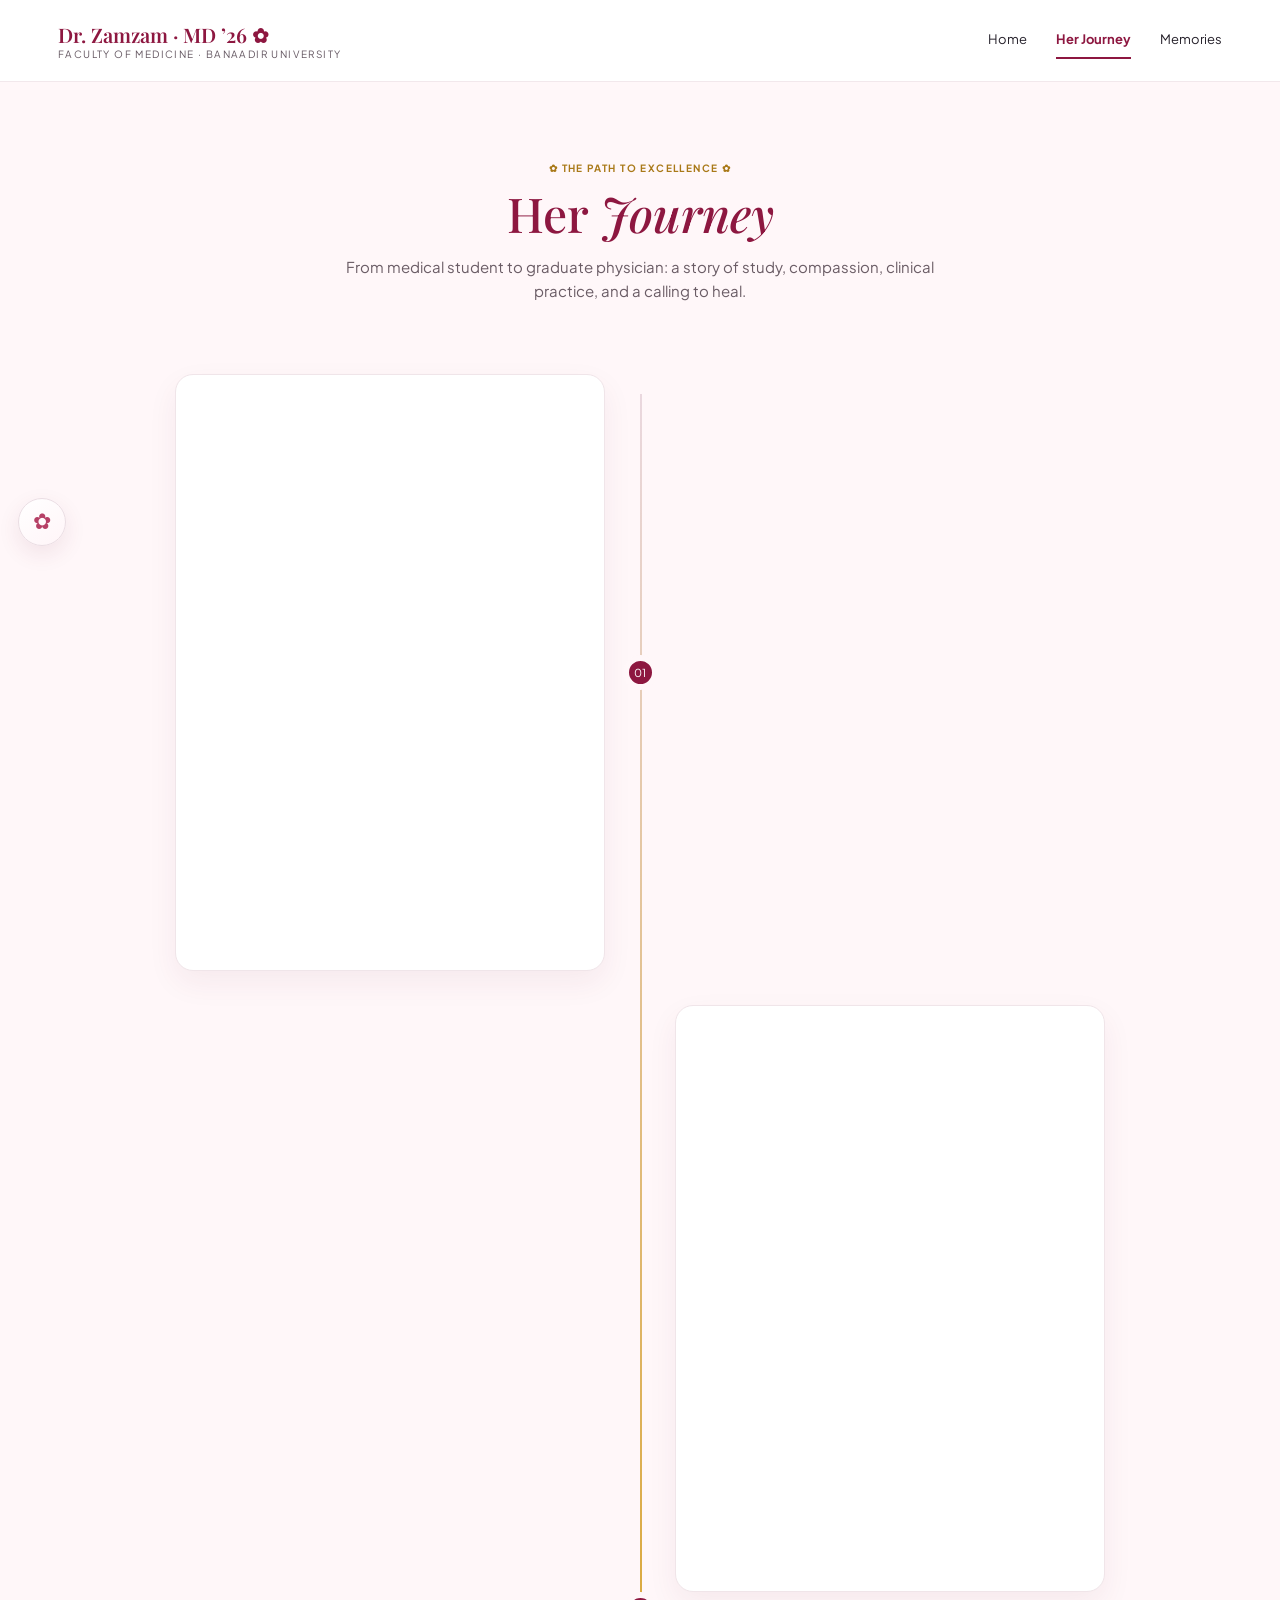
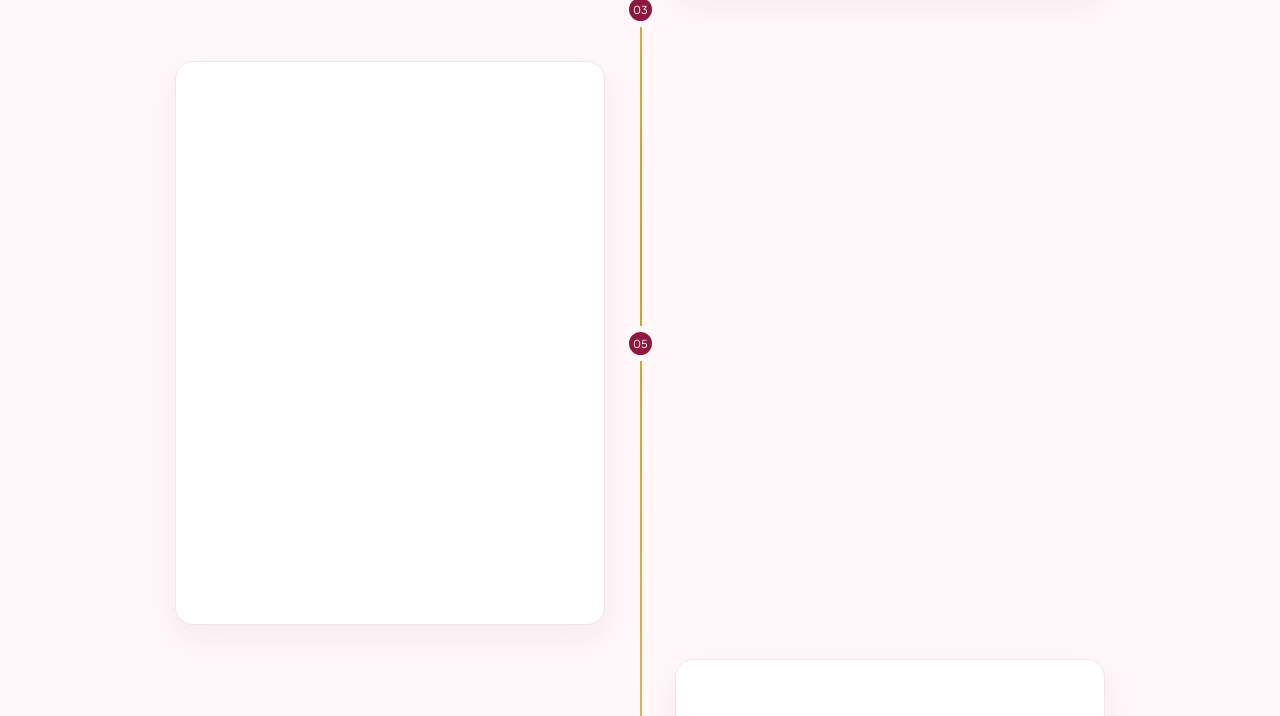
==== journey.html @ 51336e5a "initial commit" ====
<!doctype html><html lang="en"><head><meta charset="utf-8"><meta name="viewport" content="width=device-width,initial-scale=1"><title>Her Journey · Dr. Zamzam</title><link rel="preconnect" href="https://fonts.googleapis.com"><link rel="preconnect" href="https://fonts.gstatic.com" crossorigin><link href="https://fonts.googleapis.com/css2?family=Playfair+Display:ital,wght@0,500;0,600;1,500&family=Plus+Jakarta+Sans:wght@400;600;700&display=swap" rel="stylesheet"><link rel="stylesheet" href="styles.css"></head><body>
<header class="site-header"><div class="nav-wrap"><a class="brand" href="index.html">Dr. Zamzam · MD ’26 ✿<small>Faculty of Medicine · Banaadir University</small></a><nav class="desktop-nav"><a href="index.html">Home</a><a class="active" href="journey.html">Her Journey</a><a href="memories.html">Memories</a></nav><button class="menu-button" aria-label="Open menu" onclick="toggleMenu()">☰</button></div></header><nav class="mobile-menu"><button aria-label="Close menu" onclick="toggleMenu()">×</button><span class="eyebrow">Zamzam ✿</span><a href="index.html">Home</a><a href="journey.html">Her Journey</a><a href="memories.html">Memories</a></nav>
<main class="page"><div class="center"><span class="eyebrow">✿ The path to excellence ✿</span><h1 class="title">Her <em>Journey</em></h1><p class="subtitle">From medical student to graduate physician: a story of study, compassion, clinical practice, and a calling to heal.</p></div><section class="timeline"><article class="milestone"><div class="milestone-card card"><span class="eyebrow">Year 1 · Genesis</span><h3>The Beginning</h3><p>A resolute first step toward healing, grounded in curiosity, dedication, and the belief that service can change lives.</p></div><span class="year">01</span></article><article class="milestone"><div class="milestone-card card"><span class="eyebrow">Years 2–3 · Foundations</span><h3>Years of Learning</h3><p>Endless study, anatomy, pathology, and the rigorous science that builds a capable and caring physician.</p></div><span class="year">03</span></article><article class="milestone"><div class="milestone-card card"><span class="eyebrow">Years 4–5 · Wards & clinics</span><h3>Clinical Experience</h3><p>Knowledge became care: listening, diagnosing, learning from patients, and growing with every round.</p></div><span class="year">05</span></article><article class="milestone"><div class="milestone-card card"><span class="eyebrow">The crucible</span><h3>The Challenges</h3><p>Long nights and demanding exams became a source of resilience, strength, and empathy.</p></div><span class="year">✦</span></article><article class="milestone"><div class="milestone-card card"><span class="eyebrow">Doctor of Medicine</span><h3>Class of 2026 🎓</h3><p>A new physician emerges—ready to bring knowledge and a healer’s heart to her community.</p></div><span class="year">26</span></article></section><section><div class="center"><span class="eyebrow">An integral in the books</span><h2 class="title" style="font-size:34px">From Student to Medical Professional 🩺</h2></div><div class="journey-grid"><div class="journey-gallery"><img src="assets/photo4.jpg" alt="Medical students studying together" loading="lazy" decoding="async" width="560" height="290"><img src="assets/photo3.jpg" alt="Doctor walking through a clinical hall" loading="lazy" decoding="async" width="560" height="290"></div><aside class="card side-note"><span class="eyebrow">Pillars of practice</span><h3>Medicine</h3><p>Knowledge · Compassion · Service · Integrity</p><p>Behind every success is a journey of devotion, quiet courage, and a promise to serve.</p><a class="button" href="memories.html">See Her Memories →</a></aside></div></section><div class="card quote"><blockquote>Her journey brought her here. Now, her next chapter begins.</blockquote><a class="button" href="memories.html">Celebrate Her Story →</a></div></main><footer class="site-footer"><strong>Dr. Zamzam Mohamed Husein</strong>Doctor of Medicine · Hippocratic Dedication</footer><script src="site.js"></script></body></html>
---- styles.css ----
:root{--wine:#8d1740;--rose:#b64066;--blush:#fff7f9;--ink:#25202a;--gold:#a97918;--line:#ead8df;--paper:#fff;--serif:"Playfair Display",Georgia,serif;--sans:"Plus Jakarta Sans",Arial,sans-serif}*{box-sizing:border-box}html{scroll-behavior:smooth}body{margin:0;background:var(--blush);color:var(--ink);font:15px/1.65 var(--sans)}img{display:block;width:100%;object-fit:cover}a{color:inherit;text-decoration:none}.site-header{height:82px;background:#fffffff2;backdrop-filter:blur(15px);border-bottom:1px solid #f2e8ec;position:sticky;top:0;z-index:20}.nav-wrap{max-width:1220px;height:100%;padding:0 28px;margin:auto;display:flex;align-items:center;justify-content:space-between;gap:24px}.brand{font:600 20px var(--serif);color:var(--wine)}.brand small{display:block;font:10px/1.2 var(--sans);letter-spacing:.14em;color:#665963;text-transform:uppercase}.desktop-nav{display:flex;gap:29px;font-size:13px}.desktop-nav a{padding:7px 0;border-bottom:2px solid transparent}.desktop-nav a.active{border-color:var(--wine);color:var(--wine);font-weight:700}.menu-button{display:none;background:transparent;border:0;color:var(--wine);font-size:27px;padding:8px}.mobile-menu{display:none}.eyebrow{font-size:10px;font-weight:700;letter-spacing:.14em;text-transform:uppercase;color:var(--gold)}.page{max-width:1220px;margin:auto;padding:72px 28px}.title{font:500 48px/1.1 var(--serif);color:var(--wine);margin:8px 0 15px}.subtitle{max-width:620px;color:#6a5c65;margin:0 auto}.center{text-align:center}.button{display:inline-flex;align-items:center;justify-content:center;gap:8px;border:1px solid var(--wine);border-radius:8px;padding:13px 20px;background:var(--wine);color:#fff;font-weight:700;font-size:13px;transition:.2s}.button:hover{transform:translateY(-2px);background:#70102f}.button.ghost{background:#fff;color:var(--ink);border-color:#eadde3}.card{background:var(--paper);border:1px solid #f0e5e9;border-radius:18px;box-shadow:0 12px 30px #75234410}.home-hero{min-height:570px;display:grid;grid-template-columns:1.06fr .94fr;align-items:center;gap:70px}.home-hero .title{font-size:64px}.credentials{display:grid;grid-template-columns:auto 1fr;align-items:center;column-gap:12px;row-gap:4px;margin:24px 0;padding:10px 16px 13px;border-radius:12px;background:#fff;overflow:hidden}.credentials strong{display:block;font-size:14px}.credentials span{font-size:11px;color:#72616a}.hero-copy p{max-width:590px;color:#514751;font-size:16px}.hero-actions{display:flex;gap:12px;margin-top:25px}.stats{display:flex;gap:48px;margin-top:44px}.stat b{font:600 27px var(--serif);color:var(--wine);display:block}.stat span{font-size:10px;letter-spacing:.11em;text-transform:uppercase}.portrait-frame{padding:11px;background:white;border-radius:42% 42% 14px 14px;box-shadow:0 18px 35px #79253b26}.portrait-frame img{height:430px;border-radius:40% 40% 9px 9px}.feature-strip{display:grid;grid-template-columns:repeat(3,1fr);gap:18px;margin:24px 0 82px}.feature-strip .card{padding:27px}.feature-strip h3{font:600 20px var(--serif);color:var(--wine);margin:7px 0}.quote{max-width:880px;margin:20px auto 0;padding:60px 40px;text-align:center}.quote blockquote{font:26px/1.35 var(--serif);margin:0 0 25px}.timeline{max-width:930px;margin:70px auto;position:relative}.timeline:before{content:"";position:absolute;top:20px;bottom:20px;left:50%;width:2px;background:linear-gradient(var(--line),#d7a01e,var(--line))}.milestone{display:grid;grid-template-columns:1fr 70px 1fr;align-items:center;margin:34px 0}.milestone:nth-child(odd) .milestone-card{grid-column:1;text-align:right}.milestone:nth-child(odd) .year{grid-column:2}.milestone:nth-child(even) .milestone-card{grid-column:3}.milestone:nth-child(even) .year{grid-column:2}.milestone-card{padding:20px 23px}.milestone-card h3{font:600 22px var(--serif);color:var(--wine);margin:2px 0 8px}.milestone-card p{margin:0;color:#665963;font-size:13px}.year{width:35px;height:35px;border-radius:50%;display:grid;place-items:center;background:var(--wine);border:6px solid var(--blush);color:#fff;font:11px var(--sans);z-index:1;justify-self:center}.journey-grid{display:grid;grid-template-columns:2fr 1fr;gap:18px}.journey-gallery{display:grid;grid-template-columns:1fr 1fr;gap:18px}.journey-gallery img{height:290px;border-radius:13px}.side-note{padding:31px;background:linear-gradient(145deg,#fff,#fff2f5)}.side-note h3{font:600 27px/1.2 var(--serif);color:var(--wine)}.gallery{display:grid;grid-template-columns:repeat(2,1fr);gap:20px;margin-top:36px}.memory{background:#fff;border:1px solid #f0e5e9;border-radius:14px;overflow:hidden;box-shadow:0 9px 24px #75234410;cursor:pointer;transition:.2s}.memory:hover{transform:translateY(-5px)}.memory img{height:300px}.memory figcaption{padding:13px 15px}.memory strong{display:block;font:600 18px var(--serif);color:var(--wine)}.memory span{font-size:11px;color:#70616a}.letter{max-width:850px;padding:57px 58px;margin:88px auto}.letter h2{font:500 31px var(--serif);color:var(--wine);margin:8px 0 22px}.letter p{color:#574b53}.letter .big-line{background:#fff0f4;padding:13px;text-align:center;font:600 24px var(--serif);color:var(--wine)}.celebrate{max-width:1120px;margin:45px auto 0;padding:55px 30px;background:linear-gradient(120deg,#89163d,#b34267);border-radius:18px;color:white;text-align:center}.celebrate h2{font:600 42px/1.1 var(--serif);margin:9px}.celebrate p{margin:0 0 25px}.celebrate .button{background:#ffdf7c;color:#55200c;border-color:#ffdf7c}.site-footer{text-align:center;padding:55px 20px;color:#6c5f68;font-size:11px}.site-footer strong{display:block;font:600 20px var(--serif);color:var(--wine)}.lightbox{position:fixed;inset:0;background:#1e1018e8;z-index:50;display:none;align-items:center;justify-content:center;padding:24px}.lightbox.open{display:flex}.lightbox img{max-width:min(900px,94vw);max-height:82vh;width:auto;border-radius:10px}.lightbox button{position:absolute;right:25px;top:20px;background:#fff;border:0;border-radius:50%;width:43px;height:43px;font-size:25px;color:var(--wine)}
@media(max-width:700px){.site-header{height:68px}.nav-wrap{padding:0 18px}.brand{font-size:18px}.brand small{display:none}.desktop-nav{display:none}.menu-button{display:block}.mobile-menu{position:fixed;inset:0;background:#fffafa;z-index:40;padding:26px;flex-direction:column;justify-content:center;align-items:center;gap:29px;background-image:radial-gradient(#e8bccb 1px,transparent 1px);background-size:23px 23px}.mobile-menu.open{display:flex}.mobile-menu a{font:500 39px var(--serif);color:var(--wine)}.mobile-menu button{position:absolute;right:20px;top:17px;background:none;border:0;font-size:30px;color:var(--wine)}.page{padding:44px 18px}.title{font-size:35px}.home-hero{display:flex;min-height:0;flex-direction:column-reverse;align-items:stretch;gap:27px;text-align:center}.home-hero .title{font-size:46px}.portrait-frame{border-radius:19px;padding:7px}.portrait-frame img{height:360px;border-radius:14px;object-position:center}.hero-copy p{font-size:14px}.credentials{text-align:left;margin:18px 0}.hero-actions{flex-direction:column;margin-top:22px}.hero-actions .button{width:100%}.stats{justify-content:center;gap:20px;margin-top:28px}.stat b{font-size:23px}.feature-strip{grid-template-columns:1fr;margin:46px 0}.feature-strip .card{padding:20px}.quote{padding:36px 20px}.quote blockquote{font-size:22px}.timeline{margin:42px 0 15px;padding-left:34px}.timeline:before{left:17px}.milestone,.milestone:nth-child(odd),.milestone:nth-child(even){display:block;margin:0 0 22px}.milestone-card,.milestone:nth-child(odd) .milestone-card,.milestone:nth-child(even) .milestone-card{display:block;text-align:left;padding:19px}.year,.milestone:nth-child(odd) .year,.milestone:nth-child(even) .year{position:absolute;left:0;margin-top:-64px;width:35px}.journey-grid{grid-template-columns:1fr}.journey-gallery{gap:10px}.journey-gallery img{height:195px}.side-note{padding:23px}.gallery{grid-template-columns:1fr;gap:15px;margin-top:25px}.memory img{height:280px}.letter{padding:34px 22px;margin:54px auto}.letter h2{font-size:27px}.celebrate{padding:42px 18px;border-radius:14px}.celebrate h2{font-size:34px}.subtitle{font-size:13px}.site-footer{padding:42px 18px}.lightbox{padding:12px}.lightbox button{right:14px;top:13px}.celebrate-actions{display:flex;flex-wrap:wrap;gap:12px;justify-content:center}.celebrate .button.ghost.celebrate-home{background:transparent;color:#fff;border-color:#ffffff80}.celebrate .button.ghost.celebrate-home:hover{background:#ffffff18;color:#fff}}

/* ── Animation polish (additive) ── */
@view-transition{navigation:auto}
::view-transition-old(root),::view-transition-new(root){animation-duration:.45s;animation-timing-function:cubic-bezier(.22,1,.36,1)}
::view-transition-old(root){animation-name:page-fade-out}
::view-transition-new(root){animation-name:page-fade-in}
@keyframes page-fade-out{from{opacity:1;transform:translateY(0)}to{opacity:0;transform:translateY(-10px)}}
@keyframes page-fade-in{from{opacity:0;transform:translateY(12px)}to{opacity:1;transform:translateY(0)}}
body{overflow-x:hidden}
body.menu-open{overflow:hidden}
body.lightbox-open{overflow:hidden}

/* Buttons */
.button{transition:transform .22s cubic-bezier(.22,1,.36,1),background .22s,box-shadow .22s,filter .22s,border-color .22s}
.button:hover{box-shadow:0 10px 22px #75234424;filter:brightness(1.03)}
.button:active{transform:translateY(0) scale(.98)}
.button:focus-visible{outline:2px solid var(--rose);outline-offset:3px}

/* Desktop nav */
.desktop-nav a{position:relative;transition:color .25s,border-color .25s}
.desktop-nav a:not(.active)::after{content:"";position:absolute;left:0;right:0;bottom:-2px;height:2px;background:linear-gradient(90deg,var(--rose),var(--wine));transform:scaleX(0);transform-origin:left;transition:transform .32s cubic-bezier(.22,1,.36,1)}
.desktop-nav a:not(.active):hover::after,.desktop-nav a.nav-hover::after{transform:scaleX(1)}
.desktop-nav a.active::after{content:"";position:absolute;left:0;right:0;bottom:-2px;height:2px;background:var(--wine);transform:scaleX(1)}

/* Mobile menu */
.menu-button{transition:transform .25s,color .25s}
.menu-button:active{transform:scale(.92)}
@media(max-width:700px){.mobile-menu{display:flex;pointer-events:none}}
.mobile-menu{opacity:0;visibility:hidden;transition:opacity .35s cubic-bezier(.22,1,.36,1),visibility .35s}
.mobile-menu.open{opacity:1;visibility:visible;pointer-events:auto}
.mobile-menu a{opacity:0;transform:translateY(18px);transition:opacity .4s cubic-bezier(.22,1,.36,1),transform .4s cubic-bezier(.22,1,.36,1);transition-delay:calc(.06s * var(--nav-i, 0))}
.mobile-menu.open a{opacity:1;transform:translateY(0)}
.mobile-menu button{transition:transform .25s}
.mobile-menu.open button{transform:rotate(90deg)}

/* Scroll reveals */
.reveal{opacity:0;transform:translateY(22px);transition:opacity .65s cubic-bezier(.22,1,.36,1),transform .65s cubic-bezier(.22,1,.36,1);transition-delay:calc(.08s * var(--reveal-i, 0))}
.reveal.reveal-heading{transform:translateY(16px)}
.reveal.reveal-image{transform:translateY(14px) scale(.97)}
.reveal.reveal-gallery{transform:translateY(20px) scale(.97)}
.reveal.is-visible{opacity:1;transform:none}
.reveal-timeline:before{transform-origin:top;transform:scaleY(0);transition:transform 1.1s cubic-bezier(.22,1,.36,1) .1s}
.reveal-timeline.is-visible:before{transform:scaleY(1)}
.reveal-milestone .milestone-card,.reveal-milestone .year{opacity:0;transform:translateY(16px) scale(.94);transition:opacity .55s cubic-bezier(.22,1,.36,1),transform .55s cubic-bezier(.22,1,.36,1);transition-delay:calc(.14s * var(--reveal-i, 0) + .2s)}
.reveal-milestone.is-visible .milestone-card,.reveal-milestone.is-visible .year{opacity:1;transform:none}
.reveal-milestone .year{transition-delay:calc(.14s * var(--reveal-i, 0) + .35s)}

/* Hero sequence */
.home-hero{position:relative;overflow:hidden}
.hero-bg{position:absolute;inset:-10%;background:radial-gradient(circle at 20% 20%,#fff6f9 0,transparent 55%),radial-gradient(circle at 80% 70%,#ffe8f0 0,transparent 50%);opacity:.6;pointer-events:none;z-index:0;transition:opacity .8s cubic-bezier(.22,1,.36,1)}
.home-hero.hero-ready .hero-bg{opacity:1}
.home-hero > *:not(.hero-bg):not(.hero-flowers){position:relative;z-index:1}
.hero-item{opacity:1;transform:translateY(8px);transition:opacity .42s cubic-bezier(.22,1,.36,1),transform .42s cubic-bezier(.22,1,.36,1);transition-delay:calc(.05s * var(--hero-i, 0))}
.hero-item.reveal-image,.portrait-frame.hero-item{transform:translateY(6px) scale(.99)}
.home-hero:not(.hero-ready) .hero-item{opacity:.92}
.home-hero.hero-ready .hero-item,.hero-item.is-visible{opacity:1;transform:none}
.hero-flowers{position:absolute;inset:0;pointer-events:none;z-index:0}
.hero-flower{position:absolute;left:var(--fx);top:var(--fy);color:#e8a0b8;font-size:18px;opacity:0;animation:hero-bloom 1.2s cubic-bezier(.22,1,.36,1) calc(.7s + var(--fd)) both,flower-float 9s ease-in-out calc(1.8s + var(--fd)) infinite}
@keyframes hero-bloom{from{opacity:0;transform:scale(.6) translateY(8px)}to{opacity:.55;transform:scale(1) translateY(0)}}
@keyframes flower-float{0%,100%{transform:translateY(0)}50%{transform:translateY(-8px)}}

/* Petals layer */
.petals-layer{position:fixed;inset:0;pointer-events:none;z-index:5;overflow:hidden;contain:strict}
.petal{position:absolute;left:var(--x);top:-8%;font-size:calc(18px * var(--size));opacity:.52;animation:petal-fall var(--duration) linear var(--delay) infinite}
.petal-inner{display:block;animation:petal-sway calc(var(--duration) * .45) ease-in-out var(--delay) infinite}
.petal-glyph{line-height:1}
.petal-flower{color:#e8a8bc;opacity:.58;font-size:calc(17px * var(--size))}
.petal-cap{color:#8d1740;opacity:.55;font-size:calc(16px * var(--size))}
.petal-scroll{color:#a97918;opacity:.52;font-size:calc(15px * var(--size))}
.petal-medical{color:#c97896;opacity:.54;font-size:calc(15px * var(--size))}
.petal-heart{color:#b64066;opacity:.56;font-size:calc(14px * var(--size))}
.petal-sparkle{color:#d7a01e;opacity:.58;font-size:calc(13px * var(--size))}
.petal-dot{width:7px;height:7px;border-radius:50%;background:#efb8ca;opacity:.38}
.petal-dot-gold{background:#e8c86a;opacity:.34}
@keyframes petal-fall{0%{transform:translate3d(0,-8vh,0) rotate(0deg)}100%{transform:translate3d(var(--drift),108vh,0) rotate(var(--spin,280deg))}}
@keyframes petal-sway{0%,100%{transform:translate3d(0,0,0)}50%{transform:translate3d(var(--sway,6px),0,0)}}

/* Flower celebration trigger */
.celebration-trigger{position:fixed;left:18px;top:58%;transform:translateY(-50%);z-index:25;width:48px;height:48px;padding:0;border:1px solid #eadde3;border-radius:50%;background:linear-gradient(145deg,#fff,#fff5f8);color:var(--rose);cursor:pointer;box-shadow:0 8px 22px #75234418,0 0 0 0 #b6406620;display:grid;place-items:center;transition:transform .25s cubic-bezier(.22,1,.36,1),box-shadow .25s,border-color .25s,background .25s;animation:trigger-float 4.2s ease-in-out infinite}
.celebration-trigger__icon{font-size:22px;line-height:1;display:block;animation:trigger-bloom 3.6s ease-in-out infinite}
.celebration-trigger:hover{border-color:#ddb8c8;box-shadow:0 10px 26px #75234424,0 0 0 4px #b6406614;transform:translateY(-50%) scale(1.05)}
.celebration-trigger:active{transform:translateY(-50%) scale(.94)}
.celebration-trigger:focus-visible{outline:2px solid var(--rose);outline-offset:3px}
.celebration-trigger.is-popping{animation:none;transform:translateY(-50%) scale(1.12);box-shadow:0 12px 28px #75234430,0 0 0 8px #ffdf7c33}
.celebration-trigger.is-popping .celebration-trigger__icon{animation:trigger-pop .55s cubic-bezier(.22,1,.36,1)}
@keyframes trigger-float{0%,100%{transform:translateY(-50%) translateX(0)}50%{transform:translateY(calc(-50% - 6px)) translateX(2px)}}
@keyframes trigger-bloom{0%,100%{transform:scale(1) rotate(0deg)}50%{transform:scale(1.08) rotate(-6deg)}}
@keyframes trigger-pop{0%{transform:scale(1)}40%{transform:scale(1.35) rotate(12deg)}100%{transform:scale(1) rotate(0deg)}}

/* ECG — full-width of host box, seamless infinite scroll */
.ecg-wrap{color:#d88aa3;overflow:hidden;width:100%;height:32px;margin:0;opacity:.9;contain:paint}
.credentials .ecg-wrap{grid-column:1/-1;width:calc(100% + 32px);margin:0 -16px 4px}
.celebrate .ecg-wrap{max-width:none;margin:0 auto 14px;color:#ffc9dc;height:36px}
.ecg-track{display:flex;width:max-content;height:100%;animation:ecg-scroll 14s linear infinite}
.ecg-line{height:100%;width:auto;display:block;flex:0 0 auto}
.ecg-path{vector-effect:non-scaling-stroke}
@keyframes ecg-scroll{from{transform:translate3d(0,0,0)}to{transform:translate3d(-50%,0,0)}}

/* Gallery */
.memory{position:relative;transition:transform .35s cubic-bezier(.22,1,.36,1),box-shadow .35s}
.memory::before{content:"";position:absolute;inset:0;background:linear-gradient(180deg,transparent 45%,#8d174038 100%);opacity:0;transition:opacity .35s;z-index:1;pointer-events:none;border-radius:14px}
.memory::after{content:"✿";position:absolute;top:14px;right:14px;color:#fff;font-size:16px;opacity:0;transform:scale(.8);transition:opacity .3s,transform .3s;z-index:2;pointer-events:none;text-shadow:0 2px 8px #00000040}
@media(hover:hover){.memory:hover{transform:translateY(-6px) scale(1.01);box-shadow:0 16px 34px #75234420}.memory:hover::before{opacity:1}.memory:hover::after{opacity:.95;transform:scale(1)}}
.memory img{transition:transform .45s cubic-bezier(.22,1,.36,1)}
@media(hover:hover){.memory:hover img{transform:scale(1.04)}}
.reveal-gallery.is-visible{transform:none}

/* Lightbox */
.lightbox{opacity:0;transition:opacity .32s cubic-bezier(.22,1,.36,1);background:#1e101800}
.lightbox.open{display:flex}
.lightbox.visible{background:#1e1018e8;opacity:1}
.lightbox.closing{opacity:0}
.lightbox img{opacity:0;transform:scale(.94);transition:opacity .32s cubic-bezier(.22,1,.36,1),transform .32s cubic-bezier(.22,1,.36,1)}
.lightbox.visible img{opacity:1;transform:scale(1)}
.lightbox.closing img{opacity:0;transform:scale(.96)}
.lightbox button{cursor:pointer;transition:transform .2s,box-shadow .2s;box-shadow:0 4px 14px #00000030}
.lightbox button:hover{transform:scale(1.06)}
.lightbox button:focus-visible{outline:2px solid var(--rose);outline-offset:2px}

/* Celebration */
.celebrate-actions{display:flex;flex-wrap:wrap;gap:12px;justify-content:center}
.celebrate .button.ghost.celebrate-home{background:transparent;color:#fff;border-color:#ffffff80}
.celebrate .button.ghost.celebrate-home:hover{background:#ffffff18;color:#fff}
.celebrate-stage{position:relative;overflow:hidden}
.celebrate-stage::before,.celebrate-stage::after{content:"✦";position:absolute;font-size:14px;color:#ffdf7c;opacity:0;pointer-events:none}
.celebrate-stage::before{top:18%;left:12%}
.celebrate-stage::after{bottom:20%;right:14%;animation-delay:.6s}
.celebrate-pop::before,.celebrate-pop::after{animation:sparkle 2.4s ease-in-out infinite}
.celebrate-pop h2{animation:celebrate-rise .8s cubic-bezier(.22,1,.36,1) both}
.celebrate-pop .eyebrow{animation:celebrate-rise .65s cubic-bezier(.22,1,.36,1) both}
.celebrate-pop p{animation:celebrate-rise .75s cubic-bezier(.22,1,.36,1) .08s both}
.celebrate-pop .celebrate-actions{animation:celebrate-rise .85s cubic-bezier(.22,1,.36,1) .16s both}
@keyframes celebrate-rise{from{opacity:0;transform:translateY(18px)}to{opacity:1;transform:none}}
@keyframes sparkle{0%,100%{opacity:0;transform:scale(.6) rotate(0deg)}50%{opacity:.75;transform:scale(1.2) rotate(20deg)}}
.confetti-canvas{position:fixed;inset:0;pointer-events:none;z-index:60}
.confetti-canvas--popper{z-index:65}

/* Journey gallery images */
.journey-gallery img{transition:transform .45s cubic-bezier(.22,1,.36,1),box-shadow .45s}
@media(hover:hover){.journey-gallery img:hover{transform:scale(1.02);box-shadow:0 12px 28px #75234418}}

/* Reduced motion */
@media(prefers-reduced-motion:reduce){
html{scroll-behavior:auto}
::view-transition-old(root),::view-transition-new(root){animation:none}
body.is-entering{animation:none}
.reveal,.reveal-milestone .milestone-card,.reveal-milestone .year,.hero-item{opacity:1;transform:none;transition:none}
.reveal-timeline:before{transform:scaleY(1);transition:none}
.petal,.petal-inner,.hero-flower,.celebration-trigger,.celebration-trigger__icon,.celebrate-pop h2,.celebrate-pop .eyebrow,.celebrate-pop p,.celebrate-pop .celebrate-actions{animation:none!important}
.ecg-track{animation:none!important}
.memory,.memory img,.button,.desktop-nav a::after,.mobile-menu,.mobile-menu a,.lightbox,.lightbox img,.celebration-trigger{transition:none}
.celebration-trigger:hover,.celebration-trigger:active{transform:translateY(-50%)}
}
@media(max-width:700px){
.petal:nth-child(n+5){display:none}
.hero-flower{font-size:14px}
.reveal,.hero-item{transform:translateY(12px)}
.memory:hover{transform:none}
.celebration-trigger{left:14px;width:46px;height:46px;top:62%}
.celebration-trigger__icon{font-size:20px}
}

@media(max-width:900px){
.home-hero{display:flex;min-height:0;flex-direction:column-reverse;align-items:stretch;gap:28px}
.home-hero .title{font-size:48px}
.portrait-frame{border-radius:22px;padding:8px}
.portrait-frame img{height:380px;border-radius:16px;object-position:center}
.feature-strip{grid-template-columns:1fr;margin:46px 0}
.journey-grid{grid-template-columns:1fr}
.gallery{grid-template-columns:1fr;gap:16px}
}

@media(max-width:1024px){
.site-header{backdrop-filter:none;-webkit-backdrop-filter:none;background:#fff}
.hero-flower{animation:hero-bloom 1s cubic-bezier(.22,1,.36,1) calc(.4s + var(--fd)) both}
.celebration-trigger,.celebration-trigger__icon{animation:none}
.home-hero{overflow:visible}
}

@media(pointer:coarse){
.button:hover{transform:none;box-shadow:none;filter:none}
.memory:hover,.memory:hover img,.journey-gallery img:hover{transform:none;box-shadow:0 9px 24px #75234410}
}

body.is-hidden .petal,
body.is-hidden .petal-inner,
body.is-hidden .hero-flower,
body.is-hidden .ecg-track,
body.is-hidden .celebration-trigger,
body.is-hidden .celebration-trigger__icon{
animation-play-state:paused
}

.feature-strip .card,.memory,.milestone-card,.letter,.quote{
content-visibility:auto;
contain-intrinsic-size:auto 220px
}
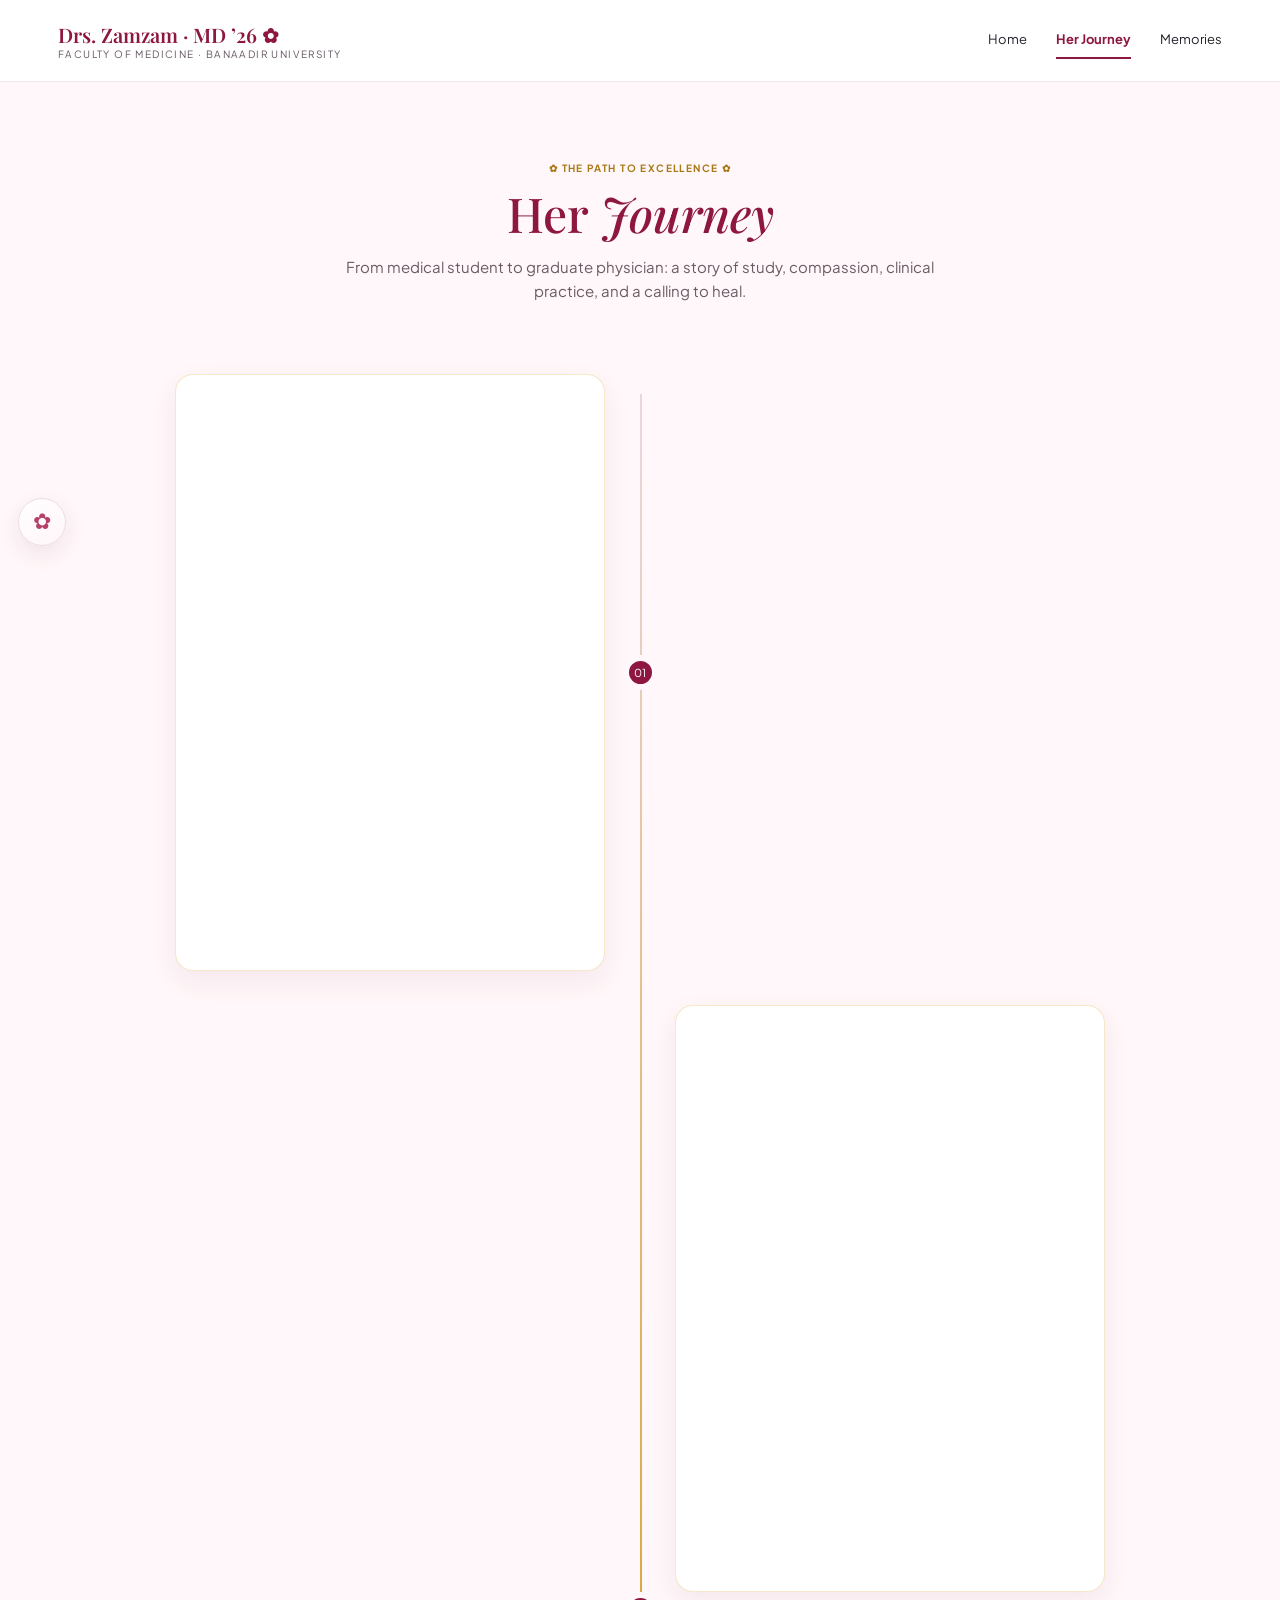
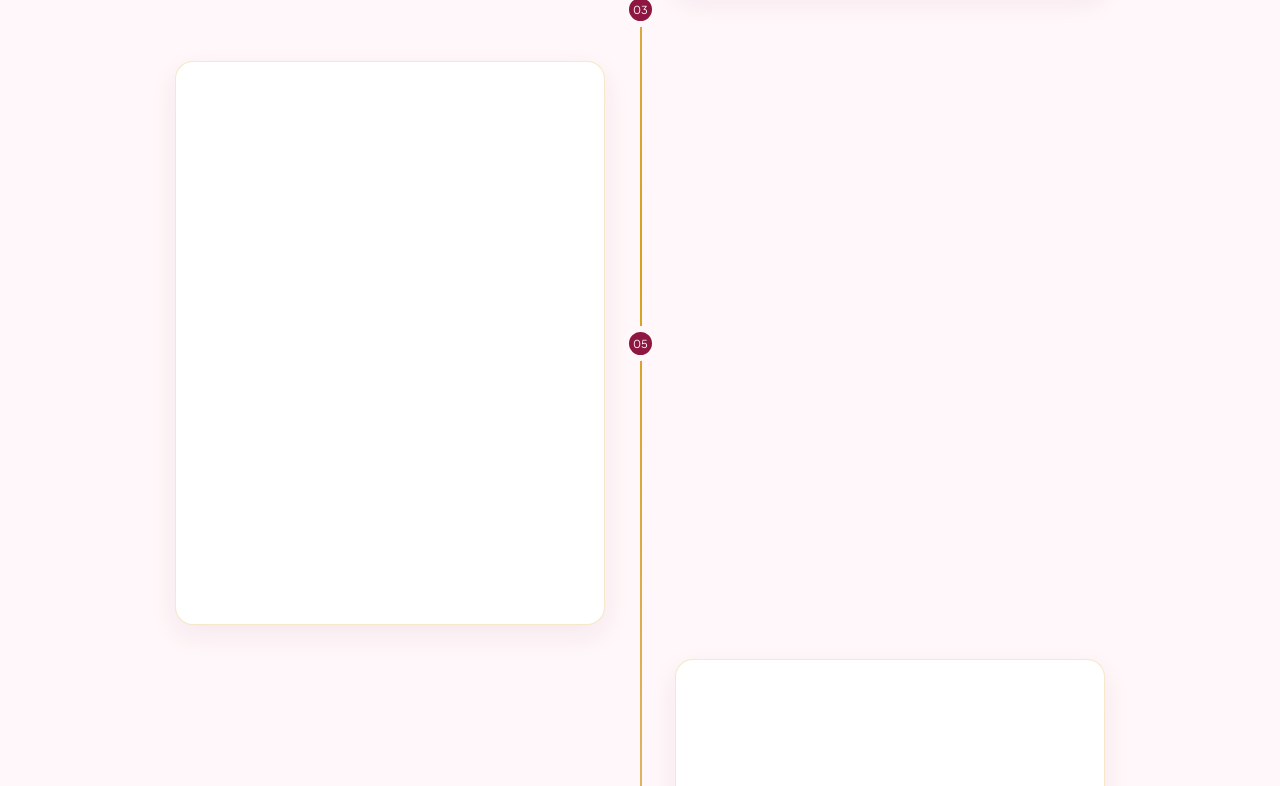
==== commit 91f3e0d1: "update website" ====
--- a/journey.html
+++ b/journey.html
@@ -1,3 +1,3 @@
-<!doctype html><html lang="en"><head><meta charset="utf-8"><meta name="viewport" content="width=device-width,initial-scale=1"><title>Her Journey · Dr. Zamzam</title><link rel="preconnect" href="https://fonts.googleapis.com"><link rel="preconnect" href="https://fonts.gstatic.com" crossorigin><link href="https://fonts.googleapis.com/css2?family=Playfair+Display:ital,wght@0,500;0,600;1,500&family=Plus+Jakarta+Sans:wght@400;600;700&display=swap" rel="stylesheet"><link rel="stylesheet" href="styles.css"></head><body>
-<header class="site-header"><div class="nav-wrap"><a class="brand" href="index.html">Dr. Zamzam · MD ’26 ✿<small>Faculty of Medicine · Banaadir University</small></a><nav class="desktop-nav"><a href="index.html">Home</a><a class="active" href="journey.html">Her Journey</a><a href="memories.html">Memories</a></nav><button class="menu-button" aria-label="Open menu" onclick="toggleMenu()">☰</button></div></header><nav class="mobile-menu"><button aria-label="Close menu" onclick="toggleMenu()">×</button><span class="eyebrow">Zamzam ✿</span><a href="index.html">Home</a><a href="journey.html">Her Journey</a><a href="memories.html">Memories</a></nav>
-<main class="page"><div class="center"><span class="eyebrow">✿ The path to excellence ✿</span><h1 class="title">Her <em>Journey</em></h1><p class="subtitle">From medical student to graduate physician: a story of study, compassion, clinical practice, and a calling to heal.</p></div><section class="timeline"><article class="milestone"><div class="milestone-card card"><span class="eyebrow">Year 1 · Genesis</span><h3>The Beginning</h3><p>A resolute first step toward healing, grounded in curiosity, dedication, and the belief that service can change lives.</p></div><span class="year">01</span></article><article class="milestone"><div class="milestone-card card"><span class="eyebrow">Years 2–3 · Foundations</span><h3>Years of Learning</h3><p>Endless study, anatomy, pathology, and the rigorous science that builds a capable and caring physician.</p></div><span class="year">03</span></article><article class="milestone"><div class="milestone-card card"><span class="eyebrow">Years 4–5 · Wards & clinics</span><h3>Clinical Experience</h3><p>Knowledge became care: listening, diagnosing, learning from patients, and growing with every round.</p></div><span class="year">05</span></article><article class="milestone"><div class="milestone-card card"><span class="eyebrow">The crucible</span><h3>The Challenges</h3><p>Long nights and demanding exams became a source of resilience, strength, and empathy.</p></div><span class="year">✦</span></article><article class="milestone"><div class="milestone-card card"><span class="eyebrow">Doctor of Medicine</span><h3>Class of 2026 🎓</h3><p>A new physician emerges—ready to bring knowledge and a healer’s heart to her community.</p></div><span class="year">26</span></article></section><section><div class="center"><span class="eyebrow">An integral in the books</span><h2 class="title" style="font-size:34px">From Student to Medical Professional 🩺</h2></div><div class="journey-grid"><div class="journey-gallery"><img src="assets/photo4.jpg" alt="Medical students studying together" loading="lazy" decoding="async" width="560" height="290"><img src="assets/photo3.jpg" alt="Doctor walking through a clinical hall" loading="lazy" decoding="async" width="560" height="290"></div><aside class="card side-note"><span class="eyebrow">Pillars of practice</span><h3>Medicine</h3><p>Knowledge · Compassion · Service · Integrity</p><p>Behind every success is a journey of devotion, quiet courage, and a promise to serve.</p><a class="button" href="memories.html">See Her Memories →</a></aside></div></section><div class="card quote"><blockquote>Her journey brought her here. Now, her next chapter begins.</blockquote><a class="button" href="memories.html">Celebrate Her Story →</a></div></main><footer class="site-footer"><strong>Dr. Zamzam Mohamed Husein</strong>Doctor of Medicine · Hippocratic Dedication</footer><script src="site.js"></script></body></html>
+<!doctype html><html lang="so"><head><meta charset="utf-8"><meta name="viewport" content="width=device-width,initial-scale=1"><title>Socdaalkeeda · Drs. Zamzam</title><link rel="preconnect" href="https://fonts.googleapis.com"><link rel="preconnect" href="https://fonts.gstatic.com" crossorigin><link href="https://fonts.googleapis.com/css2?family=Playfair+Display:ital,wght@0,500;0,600;1,500&family=Plus+Jakarta+Sans:wght@400;600;700&display=swap" rel="stylesheet"><link rel="stylesheet" href="styles.css"></head><body>
+<header class="site-header"><div class="nav-wrap"><a class="brand" href="index.html">Drs. Zamzam · MD ’26 ✿<small>Faculty of Medicine · Banaadir University</small></a><nav class="desktop-nav"><a href="index.html">Home</a><a class="active" href="journey.html">Her Journey</a><a href="memories.html">Memories</a></nav><button class="menu-button" aria-label="Open menu" onclick="toggleMenu()">☰</button></div></header><nav class="mobile-menu"><button aria-label="Close menu" onclick="toggleMenu()">×</button><span class="eyebrow">Zamzam ✿</span><a href="index.html">Home</a><a href="journey.html">Her Journey</a><a href="memories.html">Memories</a></nav>
+<main class="page"><div class="center"><span class="eyebrow">✿ The path to excellence ✿</span><h1 class="title">Her <em>Journey</em></h1><p class="subtitle">From medical student to graduate physician: a story of study, compassion, clinical practice, and a calling to heal.</p></div><section class="timeline"><article class="milestone"><div class="milestone-card card"><span class="eyebrow">Year 1 · Genesis</span><h3>The Beginning</h3><p>A resolute first step toward healing, grounded in curiosity, dedication, and the belief that service can change lives.</p></div><span class="year">01</span></article><article class="milestone"><div class="milestone-card card"><span class="eyebrow">Years 2–3 · Foundations</span><h3>Years of Learning</h3><p>Endless study, anatomy, pathology, and the rigorous science that builds a capable and caring physician.</p></div><span class="year">03</span></article><article class="milestone"><div class="milestone-card card"><span class="eyebrow">Years 4–7 · Wards & clinics</span><h3>Clinical Experience</h3><p>Knowledge became care: listening, diagnosing, learning from patients, and growing with every round.</p></div><span class="year">05</span></article><article class="milestone"><div class="milestone-card card"><span class="eyebrow">The crucible</span><h3>The Challenges</h3><p>Long nights and demanding exams became a source of resilience, strength, and empathy.</p></div><span class="year">✦</span></article><article class="milestone"><div class="milestone-card card"><span class="eyebrow">Doctor of Medicine</span><h3>Class of 2026 🎓</h3><p>A new physician emerges—ready to bring knowledge and a healer’s heart to her community.</p></div><span class="year">26</span></article></section><section><div class="center"><span class="eyebrow">An integral in the books</span><h2 class="title" style="font-size:34px">From Student to Medical Professional 🩺</h2></div><div class="journey-grid"><div class="journey-gallery"><img src="assets/memory-5.jpg" alt="Drs. Zamzam engaged in clinical rounds and patient care" loading="lazy" decoding="async" width="560" height="290"><img src="assets/memory-8.jpg" alt="Drs. Zamzam in physician white coat at Banaadir University" loading="lazy" decoding="async" width="560" height="290"></div><aside class="card side-note"><span class="eyebrow">Pillars of practice</span><h3>Medicine</h3><p>Knowledge · Compassion · Service · Integrity</p><p>Behind every success is a journey of devotion, quiet courage, and a promise to serve.</p><a class="button" href="memories.html">See Her Memories →</a></aside></div></section><div class="card quote"><blockquote>“Socdaalkeedu wuxuu ahaa mid lagu dhisay dadaal, dulqaad iyo naxariis. Maantana waxaa u bilaabanaya bog cusub oo ifaya oo badbaadinta nolosha bini’aadamka ah.”</blockquote><a class="button" href="memories.html">Daawo Xusuusaha Guusheeda →</a></div></main><footer class="site-footer"><strong>Drs. Zamzam Mohamed Husein</strong>Doctor of Medicine · Hippocratic Dedication</footer><script src="site.js"></script></body></html>
--- a/styles.css
+++ b/styles.css
@@ -197,3 +197,269 @@
 content-visibility:auto;
 contain-intrinsic-size:auto 220px
 }
+
+/* ── Royal Physician Portrait Frame & Decorations ── */
+.portrait-frame{
+  position:relative;
+  max-width:460px;
+  width:100%;
+  margin:0 auto;
+  padding:0;
+  background:transparent;
+  box-shadow:none;
+  border-radius:0;
+  transition:transform .45s cubic-bezier(.22,1,.36,1);
+}
+.portrait-frame:hover{
+  transform:translateY(-6px);
+}
+.portrait-frame__ambient{
+  position:absolute;
+  inset:-14px -10px -20px -10px;
+  border-radius:260px 260px 40px 40px;
+  background:radial-gradient(circle at 50% 25%,rgba(215,160,30,.38),rgba(182,64,102,.28) 50%,rgba(141,23,64,.12) 75%,transparent 85%);
+  filter:blur(20px);
+  z-index:0;
+  pointer-events:none;
+  opacity:.9;
+  transition:opacity .4s ease,transform .4s ease;
+}
+.portrait-frame:hover .portrait-frame__ambient{
+  opacity:1;
+  transform:scale(1.02);
+}
+.portrait-frame__outer{
+  position:relative;
+  z-index:1;
+  padding:5px;
+  border-radius:250px 250px 28px 28px;
+  background:linear-gradient(140deg,#d7a01e 0%,#ffdf7c 20%,#ffffff 32%,#e8a8bc 52%,#8d1740 76%,#d7a01e 100%);
+  box-shadow:0 24px 50px -10px rgba(141,23,64,.32),0 6px 18px rgba(215,160,30,.22);
+}
+.portrait-frame__inner{
+  position:relative;
+  border-radius:245px 245px 24px 24px;
+  padding:6px;
+  background:linear-gradient(180deg,#ffffff 0%,#fff7f9 100%);
+  border:1.5px solid rgba(215,160,30,.45);
+  overflow:hidden;
+}
+.portrait-frame__inner img{
+  display:block;
+  width:100%;
+  height:490px;
+  object-fit:cover;
+  object-position:center 15%;
+  border-radius:240px 240px 19px 19px;
+  transition:transform .6s cubic-bezier(.22,1,.36,1);
+}
+.portrait-frame:hover .portrait-frame__inner img{
+  transform:scale(1.025);
+}
+.portrait-frame__sheen{
+  position:absolute;
+  inset:0;
+  pointer-events:none;
+  border-radius:240px 240px 19px 19px;
+  background:linear-gradient(180deg,rgba(255,255,255,.12) 0%,transparent 40%,rgba(30,16,24,.5) 100%);
+}
+.portrait-ribbon{
+  position:absolute;
+  left:14px;
+  right:14px;
+  bottom:14px;
+  display:flex;
+  align-items:center;
+  gap:11px;
+  padding:10px 14px;
+  background:rgba(255,255,255,.94);
+  backdrop-filter:blur(14px);
+  -webkit-backdrop-filter:blur(14px);
+  border:1px solid rgba(215,160,30,.55);
+  border-radius:14px;
+  box-shadow:0 10px 25px rgba(0,0,0,.16),0 0 0 1px rgba(255,255,255,.9) inset;
+  z-index:3;
+  transition:transform .3s cubic-bezier(.22,1,.36,1),box-shadow .3s;
+}
+.portrait-frame:hover .portrait-ribbon{
+  transform:translateY(-2px);
+  box-shadow:0 14px 30px rgba(141,23,64,.22),0 0 0 1px rgba(215,160,30,.7) inset;
+}
+.portrait-ribbon__icon{
+  font-size:24px;
+  line-height:1;
+  flex-shrink:0;
+  filter:drop-shadow(0 2px 4px rgba(141,23,64,.2));
+}
+.portrait-ribbon__text{
+  flex:1;
+  min-width:0;
+}
+.portrait-ribbon__text strong{
+  display:block;
+  font:600 13.5px/1.25 var(--serif);
+  color:var(--wine);
+  letter-spacing:-.01em;
+  white-space:nowrap;
+  overflow:hidden;
+  text-overflow:ellipsis;
+}
+.portrait-ribbon__text span{
+  display:block;
+  font:700 9.5px/1.2 var(--sans);
+  color:var(--gold);
+  letter-spacing:.08em;
+  text-transform:uppercase;
+  margin-top:2px;
+}
+.portrait-ribbon__seal{
+  font-size:20px;
+  line-height:1;
+  flex-shrink:0;
+  filter:drop-shadow(0 2px 4px rgba(215,160,30,.3));
+}
+.frame-crest{
+  position:absolute;
+  top:14px;
+  right:-8px;
+  width:44px;
+  height:44px;
+  border-radius:50%;
+  background:linear-gradient(135deg,#d7a01e,#ffdf7c,#b64066);
+  display:grid;
+  place-items:center;
+  color:#fff;
+  font-size:19px;
+  line-height:1;
+  box-shadow:0 8px 20px rgba(141,23,64,.32),0 0 0 3px #fff;
+  z-index:4;
+  animation:crest-spin 9s linear infinite;
+}
+.frame-flower-charm{
+  position:absolute;
+  top:18px;
+  left:-8px;
+  width:38px;
+  height:38px;
+  border-radius:50%;
+  background:linear-gradient(135deg,#ffffff,#fff0f4);
+  border:2px solid #e8a8bc;
+  display:grid;
+  place-items:center;
+  color:var(--rose);
+  font-size:18px;
+  line-height:1;
+  box-shadow:0 6px 16px rgba(182,64,102,.25);
+  z-index:4;
+  animation:flower-bob 4.5s ease-in-out infinite;
+}
+@keyframes crest-spin{
+  0%,100%{transform:rotate(0deg) scale(1)}
+  50%{transform:rotate(180deg) scale(1.08)}
+}
+@keyframes flower-bob{
+  0%,100%{transform:translateY(0)}
+  50%{transform:translateY(-5px)}
+}
+@media(max-width:900px){
+  .portrait-frame{max-width:420px;padding:0;background:transparent;box-shadow:none;border-radius:0}
+  .portrait-frame__inner img{height:420px}
+  .portrait-frame__outer{border-radius:210px 210px 24px 24px}
+  .portrait-frame__inner{border-radius:205px 205px 20px 20px}
+  .portrait-frame__inner img{border-radius:200px 200px 16px 16px}
+}
+@media(max-width:700px){
+  .portrait-frame{max-width:340px;padding:0;background:transparent;box-shadow:none;border-radius:0}
+  .portrait-frame__inner img{height:380px}
+  .portrait-frame__outer{border-radius:175px 175px 20px 20px}
+  .portrait-frame__inner{border-radius:170px 170px 18px 18px}
+  .portrait-frame__inner img{border-radius:165px 165px 14px 14px}
+  .portrait-ribbon{left:8px;right:8px;bottom:8px;padding:7px 10px;gap:8px}
+  .portrait-ribbon__icon{font-size:20px}
+  .portrait-ribbon__text strong{font-size:12px}
+  .portrait-ribbon__text span{font-size:8.5px}
+  .portrait-ribbon__seal{font-size:17px}
+  .frame-crest{top:8px;right:-4px;width:36px;height:36px;font-size:16px}
+  .frame-flower-charm{top:12px;left:-4px;width:32px;height:32px;font-size:15px}
+}
+@media(prefers-reduced-motion:reduce){
+  .frame-crest,.frame-flower-charm{animation:none!important}
+}
+body.is-hidden .frame-crest,
+body.is-hidden .frame-flower-charm{
+  animation-play-state:paused;
+}
+
+/* ── Enhanced Boxes & Cards Polish ── */
+.card{
+  border:1px solid rgba(215,160,30,.22);
+  border-radius:20px;
+  box-shadow:0 14px 34px rgba(117,35,68,.08),0 2px 8px rgba(0,0,0,.02);
+  transition:transform .32s cubic-bezier(.22,1,.36,1),box-shadow .32s,border-color .32s;
+}
+.card:hover{
+  transform:translateY(-3px);
+  box-shadow:0 20px 42px rgba(117,35,68,.13);
+  border-color:rgba(215,160,30,.45);
+}
+.feature-strip .card{
+  border-top:3.5px solid var(--gold);
+  background:linear-gradient(180deg,#ffffff 0%,#fffbfd 100%);
+}
+.quote{
+  background:linear-gradient(145deg,#ffffff 0%,#fff8fa 60%,#fff4f8 100%);
+  border:1px solid rgba(215,160,30,.35);
+  border-left:5px solid var(--gold);
+  border-radius:22px;
+  box-shadow:0 18px 45px rgba(141,23,64,.09);
+  position:relative;
+}
+.quote blockquote{
+  font-style:italic;
+  color:var(--wine);
+}
+.side-note{
+  border:1px solid rgba(215,160,30,.3);
+  border-radius:20px;
+  box-shadow:0 14px 35px rgba(141,23,64,.08);
+}
+.milestone-card{
+  border:1px solid rgba(215,160,30,.24);
+  border-radius:18px;
+  box-shadow:0 10px 28px rgba(117,35,68,.07);
+}
+.letter{
+  background:linear-gradient(180deg,#ffffff 0%,#fffcf8 40%,#fff6f9 100%);
+  border:2px solid rgba(215,160,30,.4);
+  border-radius:24px;
+  box-shadow:0 24px 55px rgba(141,23,64,.11),0 0 0 6px rgba(255,255,255,.9) inset;
+}
+.letter .big-line{
+  background:linear-gradient(135deg,#fff0f4 0%,#fff9ec 100%);
+  border:1.5px dashed rgba(215,160,30,.65);
+  border-radius:14px;
+  box-shadow:0 6px 20px rgba(141,23,64,.06);
+  padding:18px 24px;
+}
+.celebrate{
+  background:linear-gradient(135deg,#780f34 0%,#8d1740 30%,#b64066 65%,#9b1945 100%);
+  border:2px solid rgba(255,223,124,.55);
+  border-radius:24px;
+  box-shadow:0 26px 65px rgba(141,23,64,.35),0 0 45px rgba(255,223,124,.14) inset;
+}
+.celebrate .button{
+  background:linear-gradient(135deg,#ffe28a,#ffcd43);
+  color:#551d08;
+  border-color:#ffd86b;
+  box-shadow:0 6px 18px rgba(215,160,30,.35);
+}
+.credentials{
+  border:1px solid rgba(215,160,30,.32);
+  border-radius:14px;
+  box-shadow:0 4px 18px rgba(141,23,64,.06);
+}
+.memory{
+  border:1px solid rgba(215,160,30,.28);
+  border-radius:16px;
+  box-shadow:0 12px 30px rgba(117,35,68,.09);
+}
